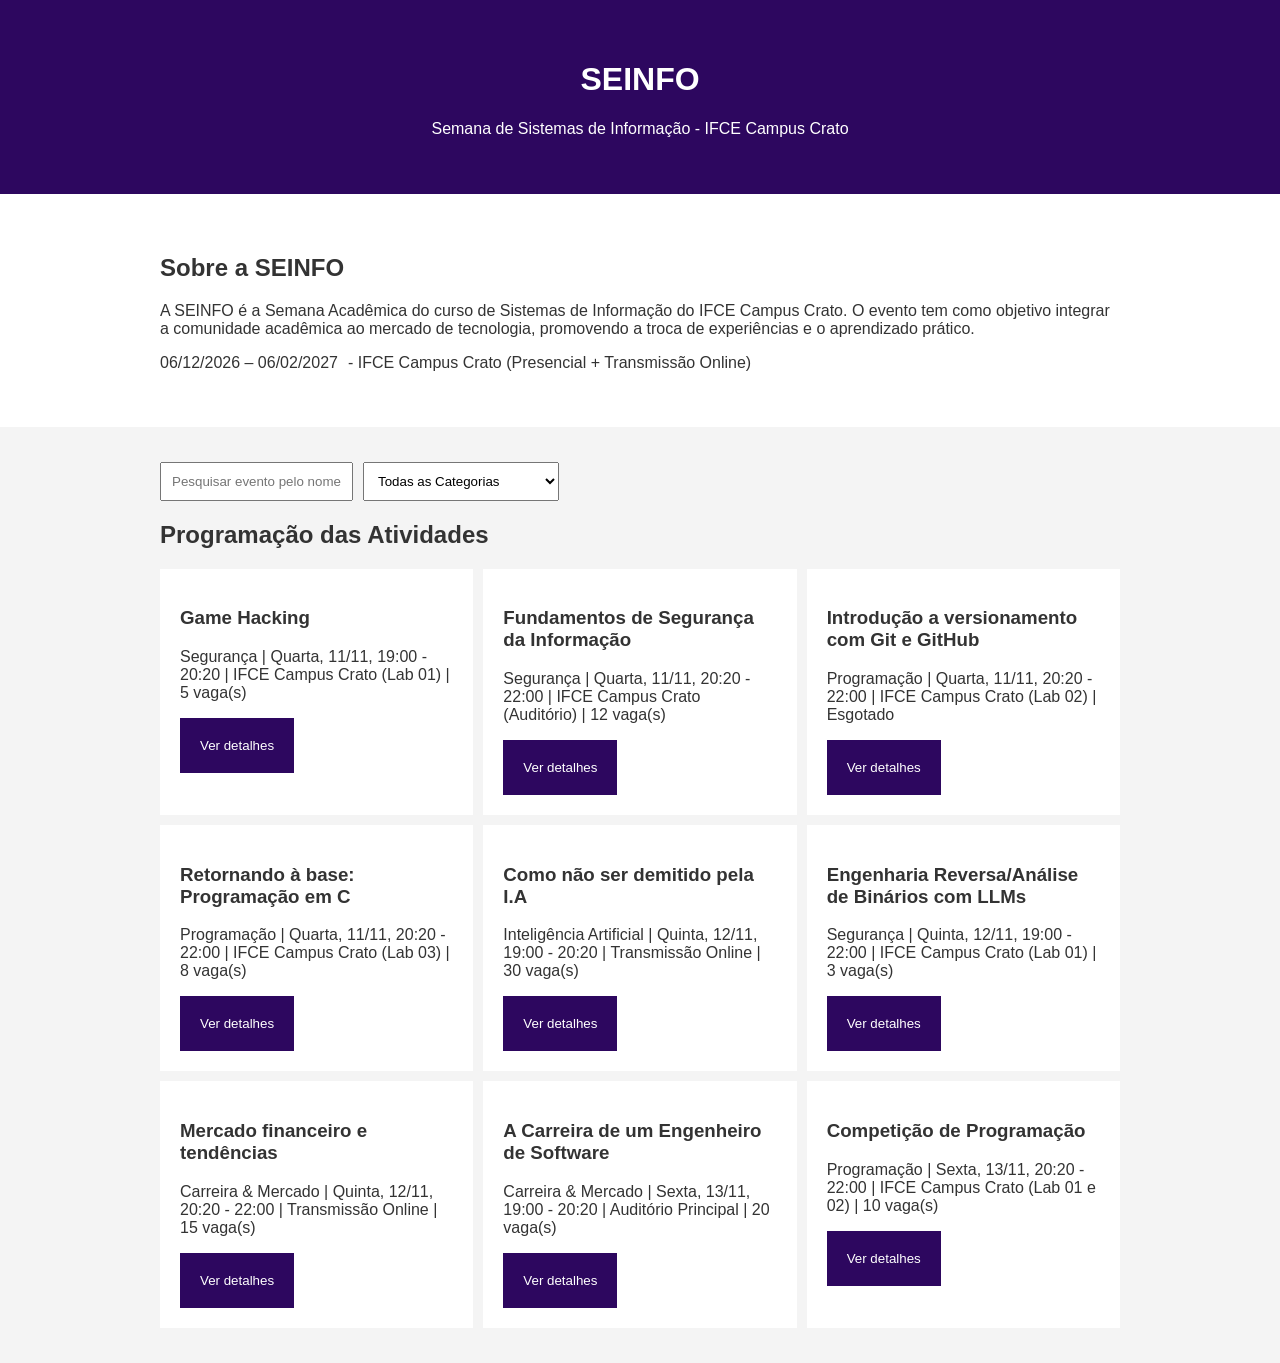
==== sistema.html @ 0fd1e547 "seinfo" ====
<!DOCTYPE html>
<html lang="pt-BR">
<head>
    <title>SEINFO - Semana de Sistemas de Informação</title>
    <link rel="stylesheet" href="styles.css">
</head>
<body>
    <header class="header">
        <div class="container">
            <h1 class="logo">SEINFO</h1>
            <p class="tagline">Semana de Sistemas de Informação - IFCE Campus Crato</p>
        </div>
    </header>

    <section class="about">
        <div class="container">
            <h2>Sobre a SEINFO</h2>
            <p>A SEINFO é a Semana Acadêmica do curso de Sistemas de Informação do IFCE Campus Crato.
                O evento tem como objetivo integrar a comunidade acadêmica ao mercado de tecnologia,
                promovendo a troca de experiências e o aprendizado prático.</p>
            <div class="info-badges">
                <span> 06/12/2026 – 06/02/2027</span>
                <span> - IFCE Campus Crato (Presencial + Transmissão Online)</span>
            </div>
        </div>
    </section>

    <main class="container">
        <section class="filters-section">
            <input type="text" id="search-input" placeholder="Pesquisar evento pelo nome...">

            <select id="category-filter">
                <option value="todos">Todas as Categorias</option>
                <option value="Segurança">Segurança da Informação</option>
                <option value="Programação">Programação</option>
                <option value="Carreira & Mercado">Carreira & Mercado</option>
                <option value="Inteligência Artificial">Inteligência Artificial</option>
            </select>
        </section>

        <section class="events-section">
            <h2>Programação das Atividades</h2>
            <div id="events-list" class="events-grid"></div>
        </section>
    </main>

    <div id="event-modal" class="modal hidden">
        <div class="modal-content">
            <span class="close-btn" onclick="fecharModal()">&times;</span>

            <div id="modal-details">
                <h2 id="modal-title"></h2>
                <p id="modal-desc"></p>
                <p><strong>Data:</strong> <span id="modal-date"></span></p>
                <p><strong>Horário:</strong> <span id="modal-time"></span></p>
                <p><strong>Local:</strong> <span id="modal-location"></span></p>
                <p><strong>Vagas Disponíveis:</strong> <span id="modal-vacancies" class="badge-vagas"></span></p>
                <button id="btn-abrir-inscricao" class="btn-primary" onclick="mostrarFormulario()">Realizar Inscrição</button>
            </div>

            <form id="subscription-form" class="hidden" onsubmit="confirmarInscricao(event)">
                <h3>Formulário de Inscrição</h3>

                <div class="form-group">
                    <label for="user-name">Nome Completo:</label>
                    <input type="text" id="user-name" required>
                </div>

                <div class="form-group">
                    <label for="user-email">E-mail:</label>
                    <input type="email" id="user-email" required>
                </div>

                <div class="form-group">
                    <label for="user-phone">Telefone:</label>
                    <input type="tel" id="user-phone" placeholder="(88) 99999-9999" required>
                </div>

                <div class="form-actions">
                    <button type="submit" class="btn-primary">Confirmar Inscrição</button>
                    <button type="button" class="btn-secondary" onclick="esconderFormulario()">Voltar</button>
                </div>
            </form>

            <div id="confirmation-message" class="hidden alert-success">
                ✅ Inscrição realizada com sucesso! Enviamos os detalhes para o seu e-mail.
            </div>
        </div>
    </div>

    <script src="sistema.js"></script>
</body>
</html>
---- styles.css ----
* {
    box-sizing: border-box;
    font-family: Arial, sans-serif;
}

body {
    margin: 0;
    background: #f4f4f4;
    color: #333;
}

.container {
    max-width: 1000px;
    margin: auto;
    padding: 20px;
}

.header,
.btn-primary {
    background: #2d075f;
    color: white;
    text-align: center;
    padding: 20px;
}

.about,
.card,
.modal-content {
    background: white;
    padding: 20px;
}

.info-badges,
.filters-section,
.events-grid,
.form-actions {
    display: flex;
    gap: 10px;
    flex-wrap: wrap;
    margin: 15px 0;
}

.events-grid {
    display: grid;
    grid-template-columns: repeat(auto-fit, minmax(250px, 1fr));
}

input,
select,
button {
    padding: 10px;
}

button {
    border: 0;
    cursor: pointer;
}

.modal {
    position: fixed;
    inset: 0;
    display: flex;
    align-items: center;
    justify-content: center;
    background: #0009;
}

.modal-content {
    position: relative;
    width: 90%;
    max-width: 500px;
}

.close-btn {
    position: absolute;
    top: 10px;
    right: 15px;
    cursor: pointer;
}

.hidden {
    display: none !important;
}

.form-group input {
    display: block;
    width: 100%;
}

.alert-success {
    padding: 15px;
    background: #d4edda;
}
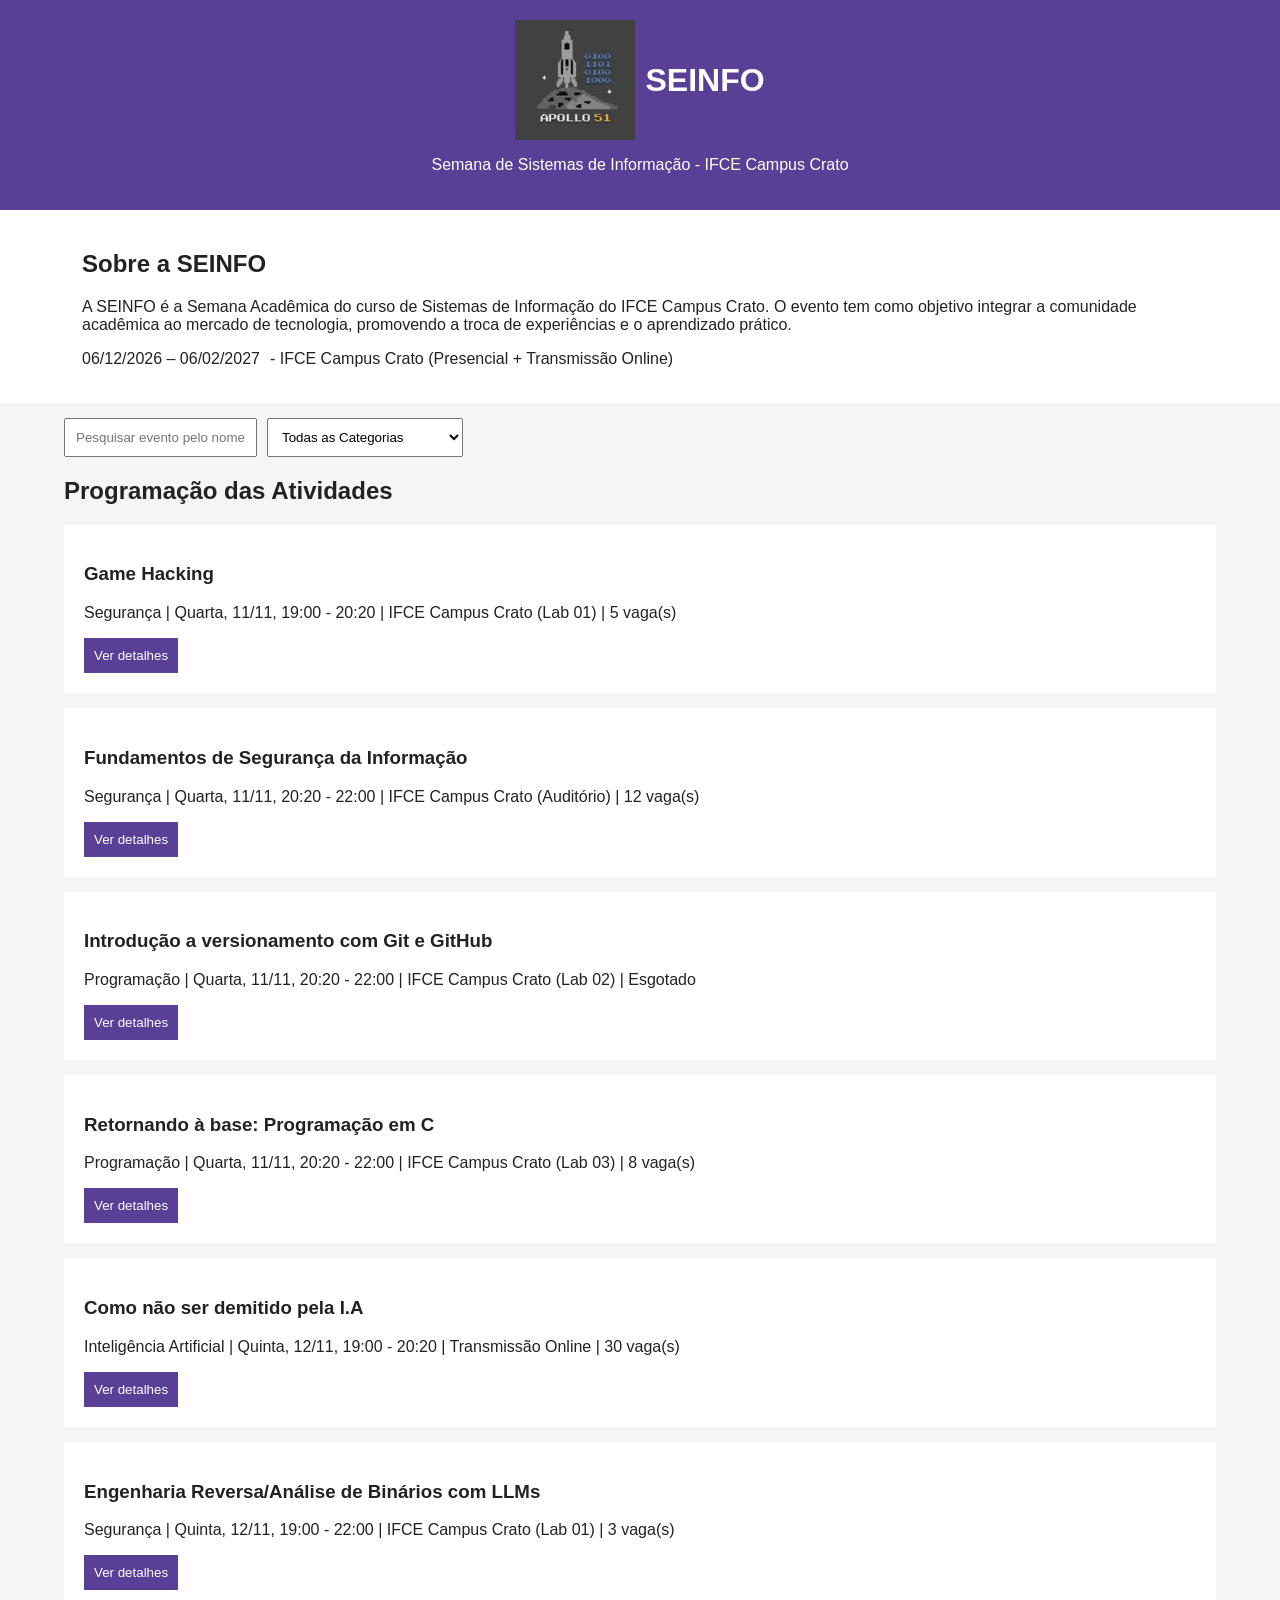
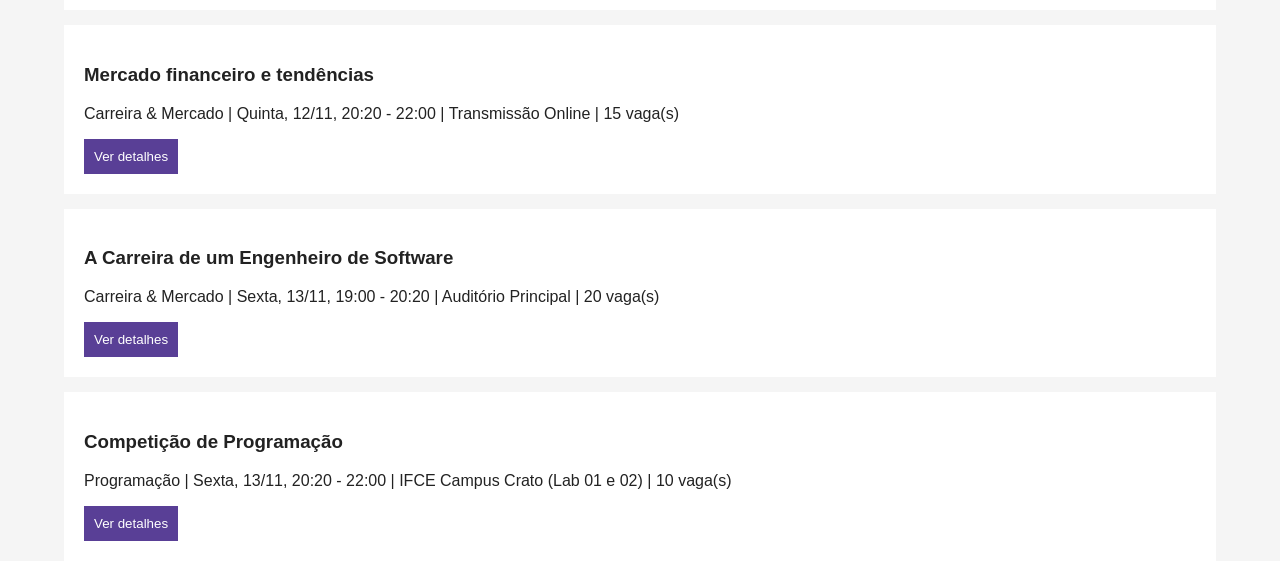
==== commit bdee11a4: "versão comentada de t. final n4" ====
--- a/sistema.html
+++ b/sistema.html
@@ -5,28 +5,31 @@
     <link rel="stylesheet" href="styles.css">
 </head>
 <body>
-    <header class="header">
-        <div class="container">
-            <h1 class="logo">SEINFO</h1>
+    <header class="cabecalho">
+        <div class="conteudo-centralizado">
+            <div class="identidade-seinfo">
+                <img src="logosi.jpg" alt="Logo da SEINFO">
+                <h1 class="logo">SEINFO</h1>
+            </div>
             <p class="tagline">Semana de Sistemas de Informação - IFCE Campus Crato</p>
         </div>
     </header>
 
-    <section class="about">
-        <div class="container">
+    <section class="sobre-seinfo">
+        <div class="conteudo-centralizado">
             <h2>Sobre a SEINFO</h2>
             <p>A SEINFO é a Semana Acadêmica do curso de Sistemas de Informação do IFCE Campus Crato.
                 O evento tem como objetivo integrar a comunidade acadêmica ao mercado de tecnologia,
                 promovendo a troca de experiências e o aprendizado prático.</p>
-            <div class="info-badges">
+            <div class="informacoes-seinfo">
                 <span> 06/12/2026 – 06/02/2027</span>
                 <span> - IFCE Campus Crato (Presencial + Transmissão Online)</span>
             </div>
         </div>
     </section>
 
-    <main class="container">
-        <section class="filters-section">
+    <main class="conteudo-centralizado">
+        <section class="area-filtros">
             <input type="text" id="search-input" placeholder="Pesquisar evento pelo nome...">
 
             <select id="category-filter">
@@ -40,13 +43,13 @@
 
         <section class="events-section">
             <h2>Programação das Atividades</h2>
-            <div id="events-list" class="events-grid"></div>
+            <div id="events-list" class="lista-eventos"></div>
         </section>
     </main>
 
-    <div id="event-modal" class="modal hidden">
-        <div class="modal-content">
-            <span class="close-btn" onclick="fecharModal()">&times;</span>
+    <div id="event-modal" class="janela-modal oculto">
+        <div class="conteudo-modal">
+            <span class="botao-fechar-modal" onclick="fecharModal()">&times;</span>
 
             <div id="modal-details">
                 <h2 id="modal-title"></h2>
@@ -54,40 +57,85 @@
                 <p><strong>Data:</strong> <span id="modal-date"></span></p>
                 <p><strong>Horário:</strong> <span id="modal-time"></span></p>
                 <p><strong>Local:</strong> <span id="modal-location"></span></p>
-                <p><strong>Vagas Disponíveis:</strong> <span id="modal-vacancies" class="badge-vagas"></span></p>
-                <button id="btn-abrir-inscricao" class="btn-primary" onclick="mostrarFormulario()">Realizar Inscrição</button>
+                <p><strong>Vagas Disponíveis:</strong> <span id="modal-vacancies" class="marcador-vagas"></span></p>
+                <button id="btn-abrir-inscricao" class="botao-principal" onclick="mostrarFormulario()">Realizar Inscrição</button>
             </div>
 
-            <form id="subscription-form" class="hidden" onsubmit="confirmarInscricao(event)">
+            <form id="subscription-form" class="oculto" onsubmit="confirmarInscricao(event)">
                 <h3>Formulário de Inscrição</h3>
 
-                <div class="form-group">
+                <div class="campo-inscricao">
                     <label for="user-name">Nome Completo:</label>
                     <input type="text" id="user-name" required>
                 </div>
 
-                <div class="form-group">
+                <div class="campo-inscricao">
                     <label for="user-email">E-mail:</label>
                     <input type="email" id="user-email" required>
                 </div>
 
-                <div class="form-group">
+                <div class="campo-inscricao">
                     <label for="user-phone">Telefone:</label>
                     <input type="tel" id="user-phone" placeholder="(88) 99999-9999" required>
                 </div>
 
-                <div class="form-actions">
-                    <button type="submit" class="btn-primary">Confirmar Inscrição</button>
-                    <button type="button" class="btn-secondary" onclick="esconderFormulario()">Voltar</button>
+                <div class="acoes-formulario">
+                    <button type="submit" class="botao-principal">Confirmar Inscrição</button>
+                    <button type="button" class="botao-secundario" onclick="esconderFormulario()">Voltar</button>
                 </div>
             </form>
 
-            <div id="confirmation-message" class="hidden alert-success">
-                ✅ Inscrição realizada com sucesso! Enviamos os detalhes para o seu e-mail.
+            <div id="confirmation-message" class="oculto-mensagem">
+                Inscrição realizada com sucesso! Enviamos os detalhes para o seu e-mail.
             </div>
         </div>
     </div>
 
     <script src="sistema.js"></script>
+
+    <!--
+    EXPLICACAO DO HTML:
+
+    - <!DOCTYPE html> informa ao navegador que este documento usa HTML5.
+    - <html lang="pt-BR"> inicia a pagina e informa que o idioma e portugues do Brasil.
+    - <head> guarda configuracoes da pagina que nao aparecem como conteudo:
+      <title> define o texto da aba do navegador e <link> carrega o arquivo de estilos.
+    - <body> contem tudo que aparece ou pode ser usado na pagina.
+
+    CABECALHO E APRESENTACAO:
+    - <header> contem o cabecalho do site.
+    - A imagem mostra o logo; o atributo alt descreve a imagem para acessibilidade.
+    - <h1> mostra o titulo principal e <p> apresenta o nome do evento.
+    - A secao "sobre-seinfo" apresenta uma descricao da SEINFO, as datas e o local.
+    - <div> agrupa elementos relacionados para organizar o conteudo e aplicar estilos.
+
+    LISTA E FILTROS:
+    - <main> envolve o conteudo principal da pagina.
+    - O campo <input> permite pesquisar eventos pelo nome. Seu id permite que o
+      JavaScript leia o texto digitado.
+    - <select> cria o menu de categorias e cada <option> e uma opcao desse menu.
+      Os valores das opcoes sao usados pelo JavaScript para filtrar os eventos.
+    - A secao "events-section" tem o titulo da programacao.
+    - A div com id "events-list" comeca vazia; o JavaScript coloca os cartoes de
+      eventos dentro dela.
+
+    MODAL DE DETALHES E INSCRICAO:
+    - A div com id "event-modal" e a janela que mostra os detalhes de um evento.
+      A classe "oculto" faz a janela comecar escondida.
+    - A div "modal-details" contem os campos que o JavaScript preenche com os
+      dados do evento selecionado.
+    - O botao de fechar chama fecharModal() no JavaScript.
+    - O botao de inscricao chama mostrarFormulario() para exibir o formulario.
+    - <form> agrupa os campos de inscricao. O atributo onsubmit chama
+      confirmarInscricao(event) quando o formulario e enviado.
+    - Cada <label> identifica um campo. O atributo for aponta para o id do campo.
+    - Os campos de nome, e-mail e telefone usam tipos apropriados; required
+      indica que precisam ser preenchidos antes do envio.
+    - O botao "Confirmar Inscricao" envia o formulario; o botao "Voltar" apenas
+      chama esconderFormulario() e retorna aos detalhes.
+    - A div "confirmation-message" contem a mensagem mostrada apos a inscricao.
+    - O <script> carrega o arquivo sistema.js, que controla filtros, cartoes,
+      modal e inscricoes.
+    -->
 </body>
 </html>
--- a/styles.css
+++ b/styles.css
@@ -5,44 +5,57 @@
 
 body {
     margin: 0;
-    background: #f4f4f4;
-    color: #333;
+    background: #f5f5f5;
+    color: #222;
 }
 
-.container {
-    max-width: 1000px;
+.conteudo-centralizado {
+    width: 90%;
     margin: auto;
-    padding: 20px;
 }
 
-.header,
-.btn-primary {
-    background: #2d075f;
+.cabecalho,
+.botao-principal {
+    background: #593f96;
     color: white;
-    text-align: center;
-    padding: 20px;
 }
 
-.about,
-.card,
-.modal-content {
+.cabecalho {
+    padding: 20px;
+    text-align: center;
+}
+
+.identidade-seinfo {
+    display: flex;
+    align-items: center;
+    justify-content: center;
+    gap: 10px;
+}
+
+.identidade-seinfo img {
+    width: 120px;
+    height: 120px;
+}
+
+.sobre-seinfo,
+.cartao-evento,
+.conteudo-modal {
     background: white;
     padding: 20px;
 }
 
-.info-badges,
-.filters-section,
-.events-grid,
-.form-actions {
+.informacoes-seinfo,
+.area-filtros,
+.acoes-formulario {
     display: flex;
+    flex-wrap: wrap;
     gap: 10px;
-    flex-wrap: wrap;
     margin: 15px 0;
 }
 
-.events-grid {
+.lista-eventos {
     display: grid;
-    grid-template-columns: repeat(auto-fit, minmax(250px, 1fr));
+    gap: 15px;
 }
 
 input,
@@ -53,41 +66,62 @@
 
 button {
     border: 0;
-    cursor: pointer;
 }
 
-.modal {
+.janela-modal {
     position: fixed;
     inset: 0;
     display: flex;
     align-items: center;
     justify-content: center;
-    background: #0009;
+    background: #0008;
 }
 
-.modal-content {
+.conteudo-modal {
     position: relative;
     width: 90%;
     max-width: 500px;
 }
 
-.close-btn {
+.botao-fechar-modal {
     position: absolute;
     top: 10px;
     right: 15px;
     cursor: pointer;
 }
 
-.hidden {
-    display: none !important;
-}
-
-.form-group input {
+.grupo-campo input {
     display: block;
     width: 100%;
 }
 
-.alert-success {
-    padding: 15px;
+.oculto {
+    display: none !important;
+}
+
+.mensagem {
     background: #d4edda;
 }
+
+/*EXPLICAÇÃO DO CÓDIGO CSS:
+
+No styles.css, cada bloco seleciona elementos da página e define como eles aparecem:
+
+- `*`: aplica `box-sizing: border-box` e a fonte Arial a todos os elementos. Com `border-box`, bordas e espaçamentos são incluídos no tamanho definido.
+- `body`: remove a margem padrão, define um fundo cinza-claro e a cor do texto.
+- `.conteudo-centralizado`: deixa o conteúdo com 90% da largura e o centraliza na página.
+- `.cabecalho, .botao-principal`: aplica fundo roxo e texto branco ao cabeçalho e aos botões principais.
+- `.cabecalho`: adiciona espaço interno e centraliza o texto.
+- `.identidade-seinfo`: organiza o logo e o nome lado a lado, alinhados ao centro e separados por 10 pixels.
+- `.identidade-seinfo img`: define a largura e a altura do logo em 120 pixels.
+- `.sobre-seinfo, .cartao-evento, .conteudo-modal`: dá fundo branco e espaço interno à seção sobre, aos cartões de eventos e ao conteúdo do modal.
+- `.informacoes-seinfo, .area-filtros, .acoes-formulario`: organiza esses elementos em linhas flexíveis, com espaço entre eles e margem vertical.
+- `.lista-eventos`: organiza os cartões em uma grade com espaço de 15 pixels entre eles.
+- `input, select, button`: adiciona espaço interno aos campos, seletores e botões.
+- `button`: remove a borda padrão dos botões.
+- `.janela-modal`: cobre a tela, centraliza o conteúdo e aplica um fundo preto semitransparente.
+- `.conteudo-modal`: posiciona o conteúdo do modal e limita sua largura a 500 pixels.
+- `.botao-fechar-modal`: posiciona o botão de fechar no canto superior direito e mostra o cursor de clique.
+- `.grupo-campo input`: faz os campos do formulário ocuparem toda a largura disponível.
+- `.oculto`: esconde o elemento. `!important` faz essa regra prevalecer sobre outras regras de exibição.
+- `.mensagem-sucesso`: define o fundo verde-claro da mensagem de confirmação.*/
